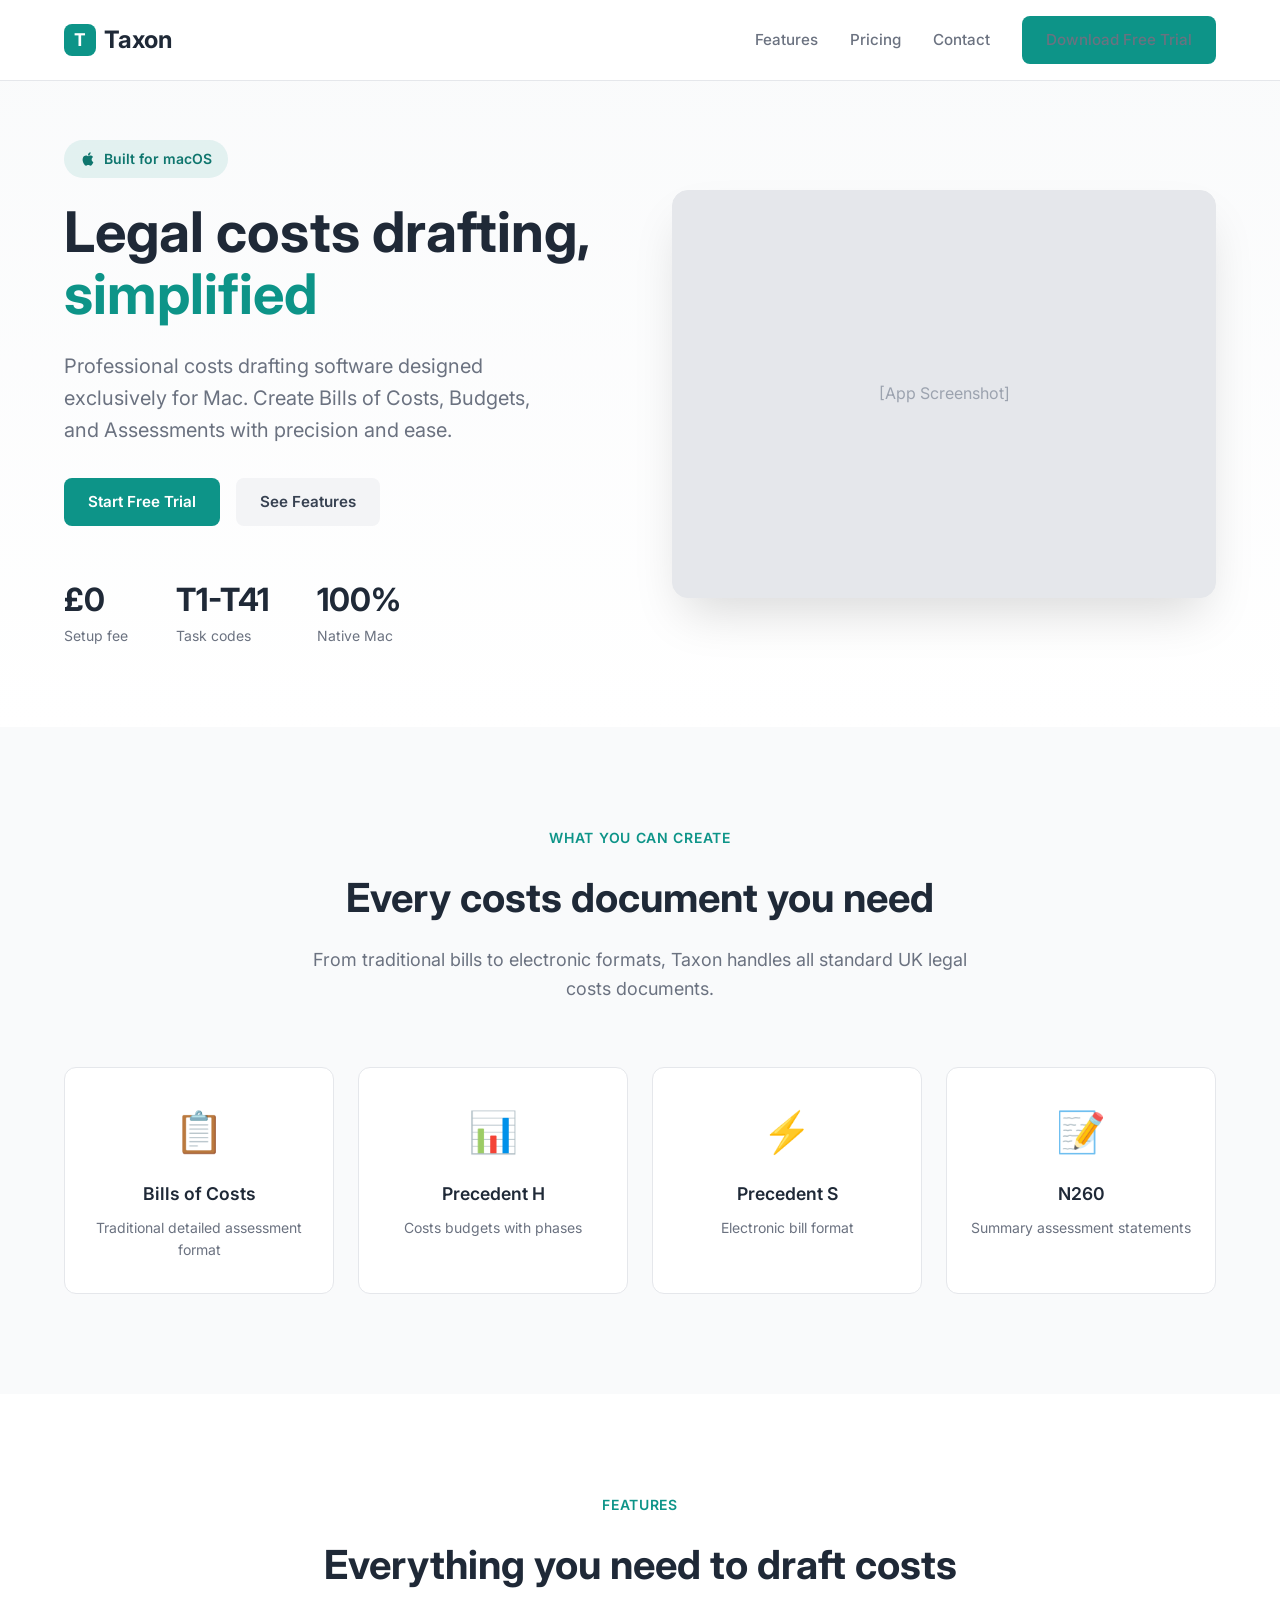
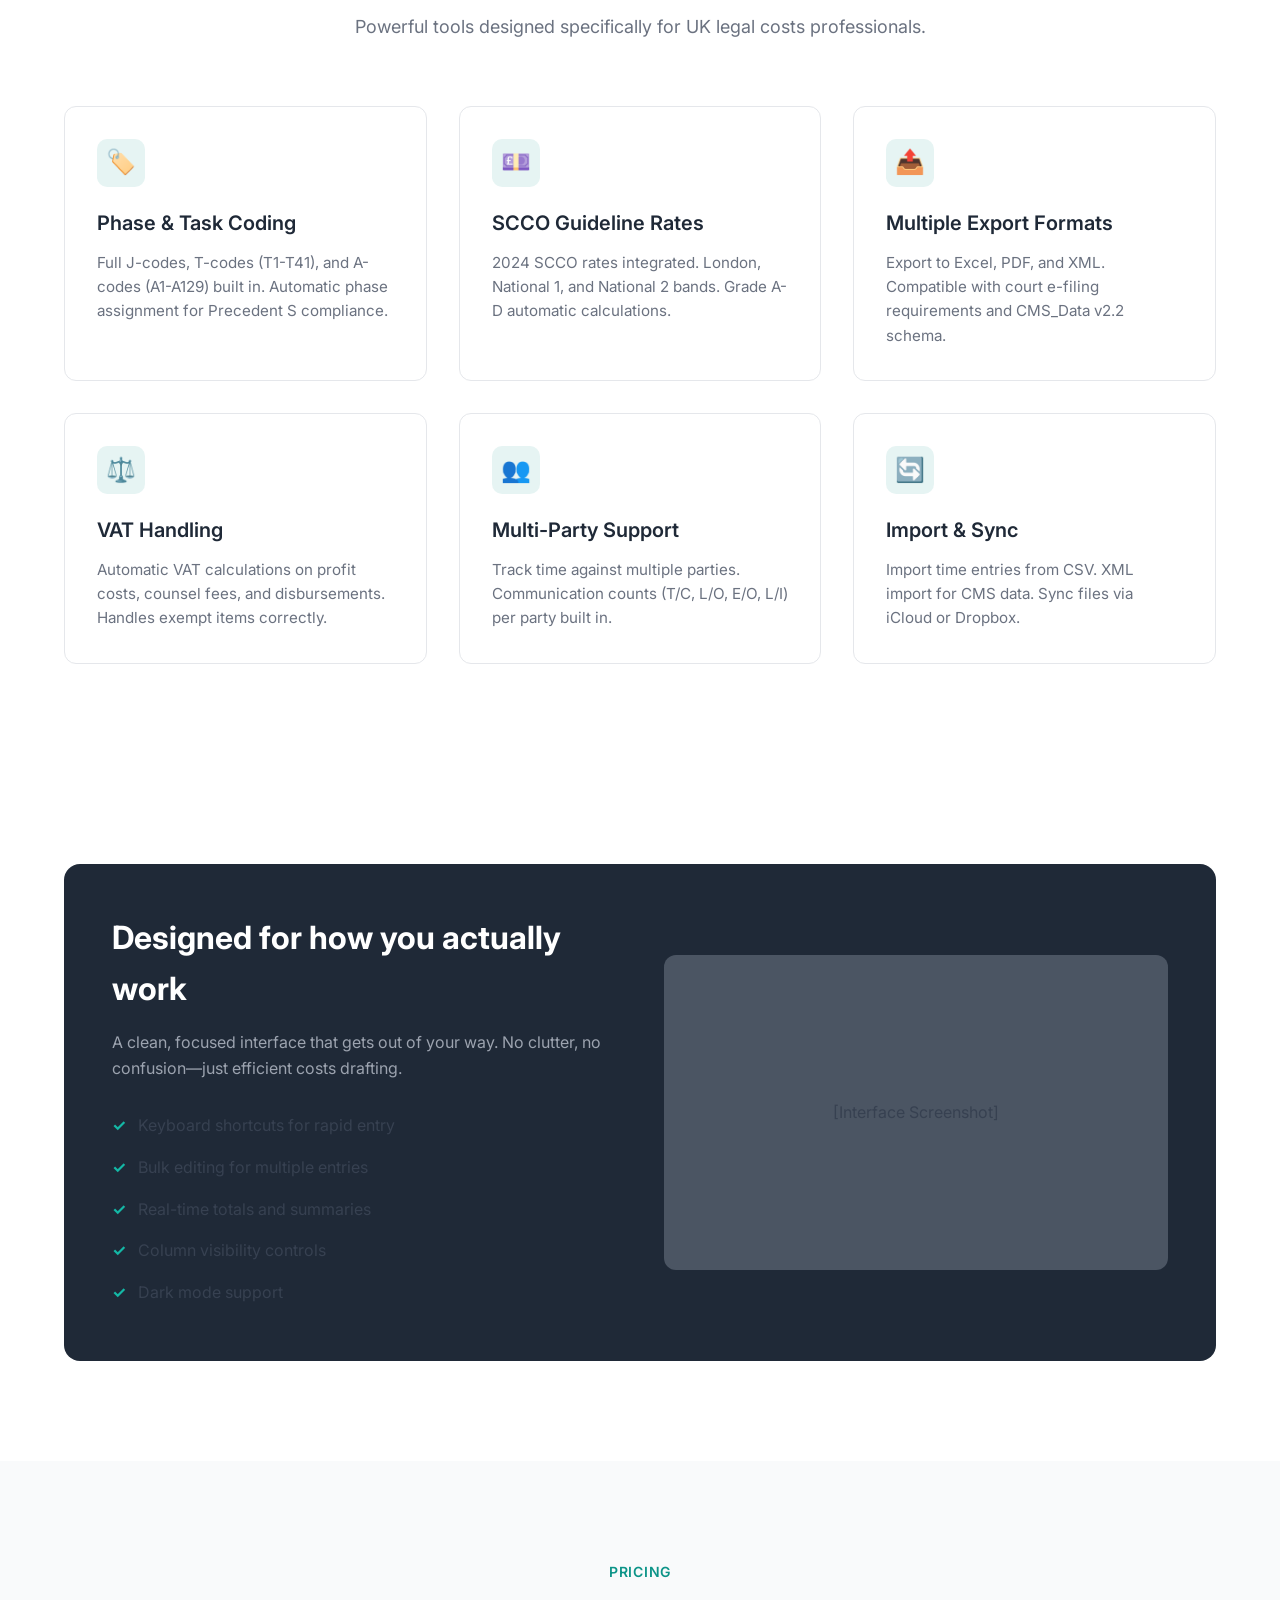
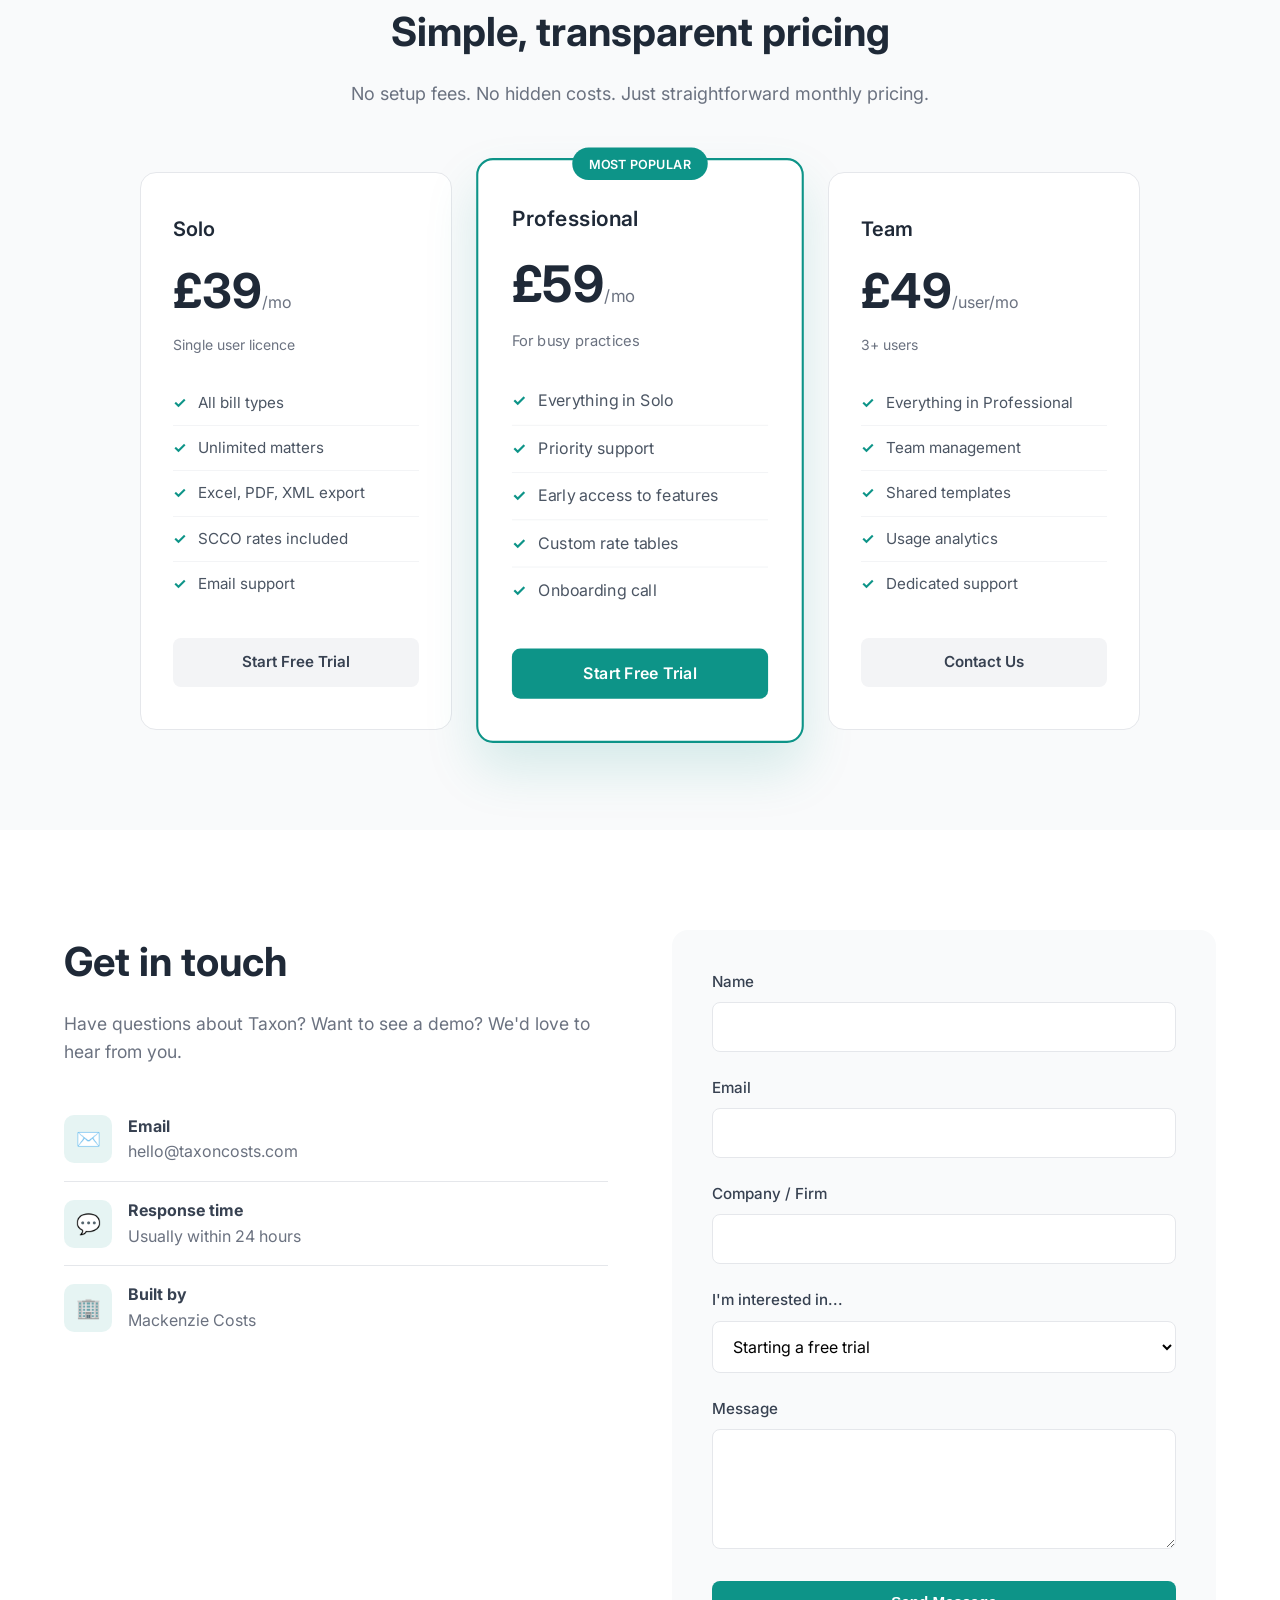
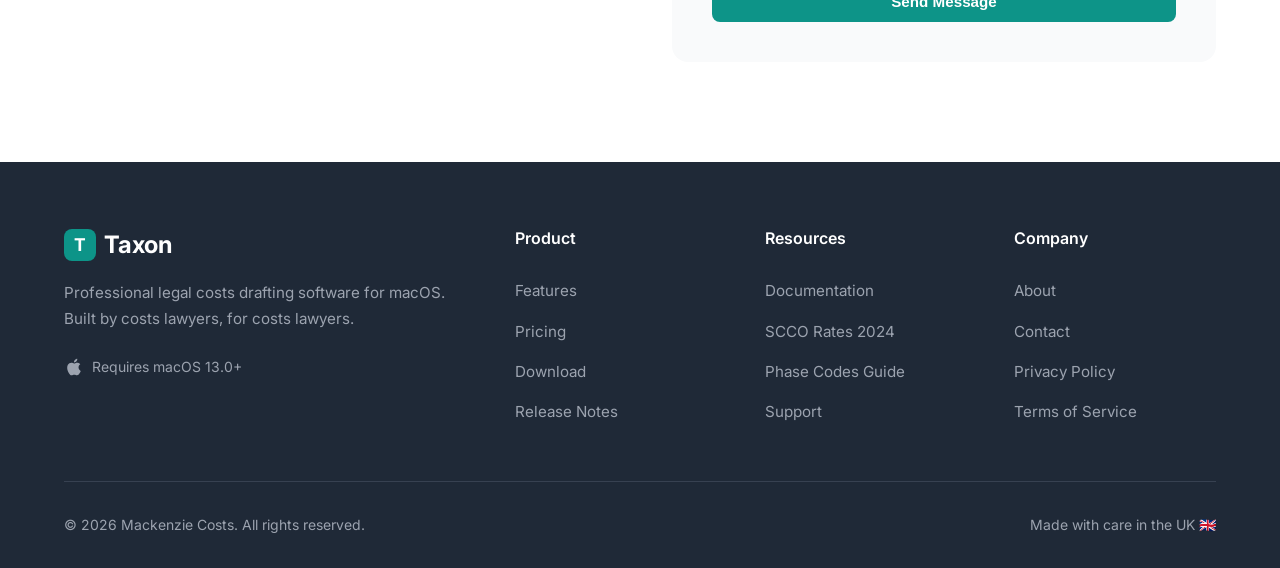
==== index-full.html @ 07778c57 "Coming soon landing page + saved full version as index-full.html" ====
<!DOCTYPE html>
<html lang="en">
<head>
    <meta charset="UTF-8">
    <meta name="viewport" content="width=device-width, initial-scale=1.0">
    <title>Taxon - Legal Costs Drafting for Mac</title>
    <meta name="description" content="Professional legal costs drafting software for macOS. Bills of Costs, Precedent H, Precedent S, N260 and more. Built for UK costs lawyers.">
    <link rel="preconnect" href="https://fonts.googleapis.com">
    <link rel="preconnect" href="https://fonts.gstatic.com" crossorigin>
    <link href="https://fonts.googleapis.com/css2?family=Inter:wght@400;500;600;700&display=swap" rel="stylesheet">
    <style>
        :root {
            --teal: #0D9488;
            --teal-light: #14B8A6;
            --teal-dark: #0F766E;
            --gray-900: #1F2937;
            --gray-800: #374151;
            --gray-700: #4B5563;
            --gray-600: #6B7280;
            --gray-400: #9CA3AF;
            --gray-200: #E5E7EB;
            --gray-100: #F3F4F6;
            --gray-50: #F9FAFB;
            --white: #FFFFFF;
        }
        
        * {
            margin: 0;
            padding: 0;
            box-sizing: border-box;
        }
        
        body {
            font-family: 'Inter', -apple-system, BlinkMacSystemFont, sans-serif;
            color: var(--gray-800);
            line-height: 1.6;
            background: var(--white);
        }
        
        .container {
            max-width: 1200px;
            margin: 0 auto;
            padding: 0 24px;
        }
        
        /* Navigation */
        nav {
            background: var(--white);
            border-bottom: 1px solid var(--gray-200);
            position: fixed;
            width: 100%;
            top: 0;
            z-index: 1000;
        }
        
        .nav-content {
            display: flex;
            justify-content: space-between;
            align-items: center;
            padding: 16px 24px;
            max-width: 1200px;
            margin: 0 auto;
        }
        
        .logo {
            font-size: 1.5rem;
            font-weight: 700;
            color: var(--gray-900);
            text-decoration: none;
            display: flex;
            align-items: center;
            gap: 8px;
        }
        
        .logo-icon {
            width: 32px;
            height: 32px;
            background: var(--teal);
            border-radius: 8px;
            display: flex;
            align-items: center;
            justify-content: center;
            color: white;
            font-weight: 700;
            font-size: 1.1rem;
        }
        
        .nav-links {
            display: flex;
            gap: 32px;
            align-items: center;
        }
        
        .nav-links a {
            color: var(--gray-600);
            text-decoration: none;
            font-size: 0.95rem;
            font-weight: 500;
            transition: color 0.2s;
        }
        
        .nav-links a:hover {
            color: var(--teal);
        }
        
        .btn {
            display: inline-flex;
            align-items: center;
            justify-content: center;
            padding: 12px 24px;
            border-radius: 8px;
            font-weight: 600;
            font-size: 0.95rem;
            text-decoration: none;
            transition: all 0.2s;
            cursor: pointer;
            border: none;
        }
        
        .btn-primary {
            background: var(--teal);
            color: var(--white);
        }
        
        .btn-primary:hover {
            background: var(--teal-dark);
            transform: translateY(-1px);
            box-shadow: 0 4px 12px rgba(13, 148, 136, 0.3);
        }
        
        .btn-secondary {
            background: var(--gray-100);
            color: var(--gray-800);
        }
        
        .btn-secondary:hover {
            background: var(--gray-200);
        }
        
        /* Hero Section */
        .hero {
            padding: 140px 0 80px;
            background: linear-gradient(180deg, var(--gray-50) 0%, var(--white) 100%);
        }
        
        .hero-content {
            display: grid;
            grid-template-columns: 1fr 1fr;
            gap: 64px;
            align-items: center;
        }
        
        .hero-badge {
            display: inline-flex;
            align-items: center;
            gap: 8px;
            background: rgba(13, 148, 136, 0.1);
            color: var(--teal-dark);
            padding: 8px 16px;
            border-radius: 100px;
            font-size: 0.875rem;
            font-weight: 600;
            margin-bottom: 24px;
        }
        
        .hero h1 {
            font-size: 3.5rem;
            font-weight: 700;
            color: var(--gray-900);
            line-height: 1.1;
            margin-bottom: 24px;
        }
        
        .hero h1 span {
            color: var(--teal);
        }
        
        .hero p {
            font-size: 1.25rem;
            color: var(--gray-600);
            margin-bottom: 32px;
            max-width: 500px;
        }
        
        .hero-buttons {
            display: flex;
            gap: 16px;
            margin-bottom: 48px;
        }
        
        .hero-stats {
            display: flex;
            gap: 48px;
        }
        
        .stat {
            text-align: left;
        }
        
        .stat-value {
            font-size: 2rem;
            font-weight: 700;
            color: var(--gray-900);
        }
        
        .stat-label {
            font-size: 0.875rem;
            color: var(--gray-600);
        }
        
        .hero-image {
            background: var(--gray-200);
            border-radius: 16px;
            aspect-ratio: 4/3;
            display: flex;
            align-items: center;
            justify-content: center;
            color: var(--gray-400);
            font-size: 1rem;
            border: 1px solid var(--gray-200);
            box-shadow: 0 25px 50px -12px rgba(0, 0, 0, 0.15);
        }
        
        /* Features Section */
        .features {
            padding: 100px 0;
        }
        
        .section-header {
            text-align: center;
            max-width: 700px;
            margin: 0 auto 64px;
        }
        
        .section-label {
            color: var(--teal);
            font-weight: 600;
            font-size: 0.875rem;
            text-transform: uppercase;
            letter-spacing: 0.05em;
            margin-bottom: 16px;
        }
        
        .section-title {
            font-size: 2.5rem;
            font-weight: 700;
            color: var(--gray-900);
            margin-bottom: 16px;
        }
        
        .section-subtitle {
            font-size: 1.125rem;
            color: var(--gray-600);
        }
        
        .features-grid {
            display: grid;
            grid-template-columns: repeat(3, 1fr);
            gap: 32px;
        }
        
        .feature-card {
            background: var(--white);
            border: 1px solid var(--gray-200);
            border-radius: 12px;
            padding: 32px;
            transition: all 0.2s;
        }
        
        .feature-card:hover {
            border-color: var(--teal);
            box-shadow: 0 10px 40px rgba(13, 148, 136, 0.1);
            transform: translateY(-4px);
        }
        
        .feature-icon {
            width: 48px;
            height: 48px;
            background: rgba(13, 148, 136, 0.1);
            border-radius: 10px;
            display: flex;
            align-items: center;
            justify-content: center;
            margin-bottom: 20px;
            color: var(--teal);
            font-size: 1.5rem;
        }
        
        .feature-card h3 {
            font-size: 1.25rem;
            font-weight: 600;
            color: var(--gray-900);
            margin-bottom: 12px;
        }
        
        .feature-card p {
            color: var(--gray-600);
            font-size: 0.95rem;
        }
        
        /* Bill Types Section */
        .bill-types {
            padding: 100px 0;
            background: var(--gray-50);
        }
        
        .bill-grid {
            display: grid;
            grid-template-columns: repeat(4, 1fr);
            gap: 24px;
        }
        
        .bill-card {
            background: var(--white);
            border-radius: 12px;
            padding: 32px 24px;
            text-align: center;
            border: 1px solid var(--gray-200);
            transition: all 0.2s;
        }
        
        .bill-card:hover {
            border-color: var(--teal);
            transform: translateY(-2px);
        }
        
        .bill-icon {
            font-size: 2.5rem;
            margin-bottom: 16px;
        }
        
        .bill-card h3 {
            font-size: 1.1rem;
            font-weight: 600;
            color: var(--gray-900);
            margin-bottom: 8px;
        }
        
        .bill-card p {
            font-size: 0.875rem;
            color: var(--gray-600);
        }
        
        /* Screenshots Section */
        .screenshots {
            padding: 100px 0;
        }
        
        .screenshot-container {
            background: var(--gray-900);
            border-radius: 16px;
            padding: 48px;
            display: grid;
            grid-template-columns: 1fr 1fr;
            gap: 48px;
            align-items: center;
        }
        
        .screenshot-text h2 {
            font-size: 2rem;
            font-weight: 700;
            color: var(--white);
            margin-bottom: 16px;
        }
        
        .screenshot-text p {
            color: var(--gray-400);
            margin-bottom: 24px;
        }
        
        .screenshot-features {
            list-style: none;
        }
        
        .screenshot-features li {
            color: var(--gray-300);
            padding: 8px 0;
            display: flex;
            align-items: center;
            gap: 12px;
        }
        
        .screenshot-features li::before {
            content: "✓";
            color: var(--teal-light);
            font-weight: 700;
        }
        
        .screenshot-image {
            background: var(--gray-700);
            border-radius: 12px;
            aspect-ratio: 16/10;
            display: flex;
            align-items: center;
            justify-content: center;
            color: var(--gray-500);
        }
        
        /* Pricing Section */
        .pricing {
            padding: 100px 0;
            background: var(--gray-50);
        }
        
        .pricing-grid {
            display: grid;
            grid-template-columns: repeat(3, 1fr);
            gap: 32px;
            max-width: 1000px;
            margin: 0 auto;
        }
        
        .pricing-card {
            background: var(--white);
            border-radius: 16px;
            padding: 40px 32px;
            border: 1px solid var(--gray-200);
            position: relative;
        }
        
        .pricing-card.featured {
            border: 2px solid var(--teal);
            transform: scale(1.05);
            box-shadow: 0 25px 50px rgba(13, 148, 136, 0.15);
        }
        
        .pricing-badge {
            position: absolute;
            top: -12px;
            left: 50%;
            transform: translateX(-50%);
            background: var(--teal);
            color: white;
            padding: 6px 16px;
            border-radius: 100px;
            font-size: 0.75rem;
            font-weight: 600;
            text-transform: uppercase;
        }
        
        .pricing-card h3 {
            font-size: 1.25rem;
            font-weight: 600;
            color: var(--gray-900);
            margin-bottom: 8px;
        }
        
        .pricing-card .price {
            font-size: 3rem;
            font-weight: 700;
            color: var(--gray-900);
            margin-bottom: 4px;
        }
        
        .pricing-card .price span {
            font-size: 1rem;
            font-weight: 400;
            color: var(--gray-600);
        }
        
        .pricing-card .price-note {
            font-size: 0.875rem;
            color: var(--gray-600);
            margin-bottom: 24px;
        }
        
        .pricing-features {
            list-style: none;
            margin-bottom: 32px;
        }
        
        .pricing-features li {
            padding: 10px 0;
            color: var(--gray-700);
            font-size: 0.95rem;
            display: flex;
            align-items: center;
            gap: 12px;
            border-bottom: 1px solid var(--gray-100);
        }
        
        .pricing-features li:last-child {
            border-bottom: none;
        }
        
        .pricing-features li::before {
            content: "✓";
            color: var(--teal);
            font-weight: 700;
        }
        
        .pricing-card .btn {
            width: 100%;
        }
        
        /* Contact Section */
        .contact {
            padding: 100px 0;
        }
        
        .contact-container {
            display: grid;
            grid-template-columns: 1fr 1fr;
            gap: 64px;
            align-items: start;
        }
        
        .contact-info h2 {
            font-size: 2.5rem;
            font-weight: 700;
            color: var(--gray-900);
            margin-bottom: 16px;
        }
        
        .contact-info p {
            color: var(--gray-600);
            margin-bottom: 32px;
            font-size: 1.1rem;
        }
        
        .contact-details {
            list-style: none;
        }
        
        .contact-details li {
            display: flex;
            align-items: center;
            gap: 16px;
            padding: 16px 0;
            border-bottom: 1px solid var(--gray-200);
        }
        
        .contact-details li:last-child {
            border-bottom: none;
        }
        
        .contact-icon {
            width: 48px;
            height: 48px;
            background: rgba(13, 148, 136, 0.1);
            border-radius: 10px;
            display: flex;
            align-items: center;
            justify-content: center;
            color: var(--teal);
            font-size: 1.25rem;
        }
        
        .contact-form {
            background: var(--gray-50);
            border-radius: 16px;
            padding: 40px;
        }
        
        .form-group {
            margin-bottom: 24px;
        }
        
        .form-group label {
            display: block;
            font-weight: 500;
            color: var(--gray-800);
            margin-bottom: 8px;
            font-size: 0.95rem;
        }
        
        .form-group input,
        .form-group textarea,
        .form-group select {
            width: 100%;
            padding: 14px 16px;
            border: 1px solid var(--gray-200);
            border-radius: 8px;
            font-size: 1rem;
            font-family: inherit;
            transition: border-color 0.2s, box-shadow 0.2s;
            background: var(--white);
        }
        
        .form-group input:focus,
        .form-group textarea:focus,
        .form-group select:focus {
            outline: none;
            border-color: var(--teal);
            box-shadow: 0 0 0 3px rgba(13, 148, 136, 0.1);
        }
        
        .form-group textarea {
            resize: vertical;
            min-height: 120px;
        }
        
        /* Footer */
        footer {
            background: var(--gray-900);
            color: var(--gray-400);
            padding: 64px 0 32px;
        }
        
        .footer-content {
            display: grid;
            grid-template-columns: 2fr 1fr 1fr 1fr;
            gap: 48px;
            margin-bottom: 48px;
        }
        
        .footer-brand p {
            margin-top: 16px;
            font-size: 0.95rem;
            line-height: 1.7;
        }
        
        .footer-links h4 {
            color: var(--white);
            font-weight: 600;
            margin-bottom: 20px;
        }
        
        .footer-links a {
            display: block;
            color: var(--gray-400);
            text-decoration: none;
            padding: 8px 0;
            font-size: 0.95rem;
            transition: color 0.2s;
        }
        
        .footer-links a:hover {
            color: var(--teal-light);
        }
        
        .footer-bottom {
            border-top: 1px solid var(--gray-800);
            padding-top: 32px;
            display: flex;
            justify-content: space-between;
            align-items: center;
        }
        
        .footer-bottom p {
            font-size: 0.875rem;
        }
        
        /* Mac Badge */
        .mac-badge {
            display: inline-flex;
            align-items: center;
            gap: 8px;
            color: var(--gray-500);
            font-size: 0.875rem;
        }
        
        .mac-badge svg {
            width: 20px;
            height: 20px;
        }
        
        /* Responsive */
        @media (max-width: 1024px) {
            .hero-content,
            .contact-container,
            .screenshot-container {
                grid-template-columns: 1fr;
            }
            
            .hero-image {
                order: -1;
            }
            
            .features-grid {
                grid-template-columns: repeat(2, 1fr);
            }
            
            .bill-grid {
                grid-template-columns: repeat(2, 1fr);
            }
            
            .pricing-grid {
                grid-template-columns: 1fr;
                max-width: 400px;
            }
            
            .pricing-card.featured {
                transform: none;
            }
            
            .footer-content {
                grid-template-columns: 1fr 1fr;
            }
        }
        
        @media (max-width: 640px) {
            .hero h1 {
                font-size: 2.5rem;
            }
            
            .section-title {
                font-size: 2rem;
            }
            
            .features-grid,
            .bill-grid {
                grid-template-columns: 1fr;
            }
            
            .nav-links {
                display: none;
            }
            
            .hero-buttons {
                flex-direction: column;
            }
            
            .hero-stats {
                flex-direction: column;
                gap: 24px;
            }
            
            .footer-content {
                grid-template-columns: 1fr;
            }
            
            .footer-bottom {
                flex-direction: column;
                gap: 16px;
                text-align: center;
            }
        }
    </style>
</head>
<body>
    <!-- Navigation -->
    <nav>
        <div class="nav-content">
            <a href="#" class="logo">
                <div class="logo-icon">T</div>
                Taxon
            </a>
            <div class="nav-links">
                <a href="#features">Features</a>
                <a href="#pricing">Pricing</a>
                <a href="#contact">Contact</a>
                <a href="#" class="btn btn-primary">Download Free Trial</a>
            </div>
        </div>
    </nav>

    <!-- Hero Section -->
    <section class="hero">
        <div class="container">
            <div class="hero-content">
                <div>
                    <div class="hero-badge">
                        <svg width="16" height="16" viewBox="0 0 24 24" fill="currentColor"><path d="M18.71 19.5c-.83 1.24-1.71 2.45-3.05 2.47-1.34.03-1.77-.79-3.29-.79-1.53 0-2 .77-3.27.82-1.31.05-2.3-1.32-3.14-2.53C4.25 17 2.94 12.45 4.7 9.39c.87-1.52 2.43-2.48 4.12-2.51 1.28-.02 2.5.87 3.29.87.78 0 2.26-1.07 3.81-.91.65.03 2.47.26 3.64 1.98-.09.06-2.17 1.28-2.15 3.81.03 3.02 2.65 4.03 2.68 4.04-.03.07-.42 1.44-1.38 2.83M13 3.5c.73-.83 1.94-1.46 2.94-1.5.13 1.17-.34 2.35-1.04 3.19-.69.85-1.83 1.51-2.95 1.42-.15-1.15.41-2.35 1.05-3.11z"/></svg>
                        Built for macOS
                    </div>
                    <h1>Legal costs drafting, <span>simplified</span></h1>
                    <p>Professional costs drafting software designed exclusively for Mac. Create Bills of Costs, Budgets, and Assessments with precision and ease.</p>
                    <div class="hero-buttons">
                        <a href="#" class="btn btn-primary">Start Free Trial</a>
                        <a href="#features" class="btn btn-secondary">See Features</a>
                    </div>
                    <div class="hero-stats">
                        <div class="stat">
                            <div class="stat-value">£0</div>
                            <div class="stat-label">Setup fee</div>
                        </div>
                        <div class="stat">
                            <div class="stat-value">T1-T41</div>
                            <div class="stat-label">Task codes</div>
                        </div>
                        <div class="stat">
                            <div class="stat-value">100%</div>
                            <div class="stat-label">Native Mac</div>
                        </div>
                    </div>
                </div>
                <div class="hero-image">
                    [App Screenshot]
                </div>
            </div>
        </div>
    </section>

    <!-- Bill Types Section -->
    <section class="bill-types">
        <div class="container">
            <div class="section-header">
                <div class="section-label">What You Can Create</div>
                <h2 class="section-title">Every costs document you need</h2>
                <p class="section-subtitle">From traditional bills to electronic formats, Taxon handles all standard UK legal costs documents.</p>
            </div>
            <div class="bill-grid">
                <div class="bill-card">
                    <div class="bill-icon">📋</div>
                    <h3>Bills of Costs</h3>
                    <p>Traditional detailed assessment format</p>
                </div>
                <div class="bill-card">
                    <div class="bill-icon">📊</div>
                    <h3>Precedent H</h3>
                    <p>Costs budgets with phases</p>
                </div>
                <div class="bill-card">
                    <div class="bill-icon">⚡</div>
                    <h3>Precedent S</h3>
                    <p>Electronic bill format</p>
                </div>
                <div class="bill-card">
                    <div class="bill-icon">📝</div>
                    <h3>N260</h3>
                    <p>Summary assessment statements</p>
                </div>
            </div>
        </div>
    </section>

    <!-- Features Section -->
    <section class="features" id="features">
        <div class="container">
            <div class="section-header">
                <div class="section-label">Features</div>
                <h2 class="section-title">Everything you need to draft costs</h2>
                <p class="section-subtitle">Powerful tools designed specifically for UK legal costs professionals.</p>
            </div>
            <div class="features-grid">
                <div class="feature-card">
                    <div class="feature-icon">🏷️</div>
                    <h3>Phase & Task Coding</h3>
                    <p>Full J-codes, T-codes (T1-T41), and A-codes (A1-A129) built in. Automatic phase assignment for Precedent S compliance.</p>
                </div>
                <div class="feature-card">
                    <div class="feature-icon">💷</div>
                    <h3>SCCO Guideline Rates</h3>
                    <p>2024 SCCO rates integrated. London, National 1, and National 2 bands. Grade A-D automatic calculations.</p>
                </div>
                <div class="feature-card">
                    <div class="feature-icon">📤</div>
                    <h3>Multiple Export Formats</h3>
                    <p>Export to Excel, PDF, and XML. Compatible with court e-filing requirements and CMS_Data v2.2 schema.</p>
                </div>
                <div class="feature-card">
                    <div class="feature-icon">⚖️</div>
                    <h3>VAT Handling</h3>
                    <p>Automatic VAT calculations on profit costs, counsel fees, and disbursements. Handles exempt items correctly.</p>
                </div>
                <div class="feature-card">
                    <div class="feature-icon">👥</div>
                    <h3>Multi-Party Support</h3>
                    <p>Track time against multiple parties. Communication counts (T/C, L/O, E/O, L/I) per party built in.</p>
                </div>
                <div class="feature-card">
                    <div class="feature-icon">🔄</div>
                    <h3>Import & Sync</h3>
                    <p>Import time entries from CSV. XML import for CMS data. Sync files via iCloud or Dropbox.</p>
                </div>
            </div>
        </div>
    </section>

    <!-- Screenshots Section -->
    <section class="screenshots">
        <div class="container">
            <div class="screenshot-container">
                <div class="screenshot-text">
                    <h2>Designed for how you actually work</h2>
                    <p>A clean, focused interface that gets out of your way. No clutter, no confusion—just efficient costs drafting.</p>
                    <ul class="screenshot-features">
                        <li>Keyboard shortcuts for rapid entry</li>
                        <li>Bulk editing for multiple entries</li>
                        <li>Real-time totals and summaries</li>
                        <li>Column visibility controls</li>
                        <li>Dark mode support</li>
                    </ul>
                </div>
                <div class="screenshot-image">
                    [Interface Screenshot]
                </div>
            </div>
        </div>
    </section>

    <!-- Pricing Section -->
    <section class="pricing" id="pricing">
        <div class="container">
            <div class="section-header">
                <div class="section-label">Pricing</div>
                <h2 class="section-title">Simple, transparent pricing</h2>
                <p class="section-subtitle">No setup fees. No hidden costs. Just straightforward monthly pricing.</p>
            </div>
            <div class="pricing-grid">
                <div class="pricing-card">
                    <h3>Solo</h3>
                    <div class="price">£39<span>/mo</span></div>
                    <p class="price-note">Single user licence</p>
                    <ul class="pricing-features">
                        <li>All bill types</li>
                        <li>Unlimited matters</li>
                        <li>Excel, PDF, XML export</li>
                        <li>SCCO rates included</li>
                        <li>Email support</li>
                    </ul>
                    <a href="#" class="btn btn-secondary">Start Free Trial</a>
                </div>
                <div class="pricing-card featured">
                    <div class="pricing-badge">Most Popular</div>
                    <h3>Professional</h3>
                    <div class="price">£59<span>/mo</span></div>
                    <p class="price-note">For busy practices</p>
                    <ul class="pricing-features">
                        <li>Everything in Solo</li>
                        <li>Priority support</li>
                        <li>Early access to features</li>
                        <li>Custom rate tables</li>
                        <li>Onboarding call</li>
                    </ul>
                    <a href="#" class="btn btn-primary">Start Free Trial</a>
                </div>
                <div class="pricing-card">
                    <h3>Team</h3>
                    <div class="price">£49<span>/user/mo</span></div>
                    <p class="price-note">3+ users</p>
                    <ul class="pricing-features">
                        <li>Everything in Professional</li>
                        <li>Team management</li>
                        <li>Shared templates</li>
                        <li>Usage analytics</li>
                        <li>Dedicated support</li>
                    </ul>
                    <a href="#contact" class="btn btn-secondary">Contact Us</a>
                </div>
            </div>
        </div>
    </section>

    <!-- Contact Section -->
    <section class="contact" id="contact">
        <div class="container">
            <div class="contact-container">
                <div class="contact-info">
                    <h2>Get in touch</h2>
                    <p>Have questions about Taxon? Want to see a demo? We'd love to hear from you.</p>
                    <ul class="contact-details">
                        <li>
                            <div class="contact-icon">✉️</div>
                            <div>
                                <strong>Email</strong><br>
                                <span style="color: var(--gray-600);">hello@taxoncosts.com</span>
                            </div>
                        </li>
                        <li>
                            <div class="contact-icon">💬</div>
                            <div>
                                <strong>Response time</strong><br>
                                <span style="color: var(--gray-600);">Usually within 24 hours</span>
                            </div>
                        </li>
                        <li>
                            <div class="contact-icon">🏢</div>
                            <div>
                                <strong>Built by</strong><br>
                                <span style="color: var(--gray-600);">Mackenzie Costs</span>
                            </div>
                        </li>
                    </ul>
                </div>
                <form class="contact-form" action="https://formspree.io/f/YOUR_FORM_ID" method="POST">
                    <div class="form-group">
                        <label for="name">Name</label>
                        <input type="text" id="name" name="name" required>
                    </div>
                    <div class="form-group">
                        <label for="email">Email</label>
                        <input type="email" id="email" name="email" required>
                    </div>
                    <div class="form-group">
                        <label for="company">Company / Firm</label>
                        <input type="text" id="company" name="company">
                    </div>
                    <div class="form-group">
                        <label for="interest">I'm interested in...</label>
                        <select id="interest" name="interest">
                            <option value="trial">Starting a free trial</option>
                            <option value="demo">Seeing a demo</option>
                            <option value="pricing">Pricing for my team</option>
                            <option value="other">Something else</option>
                        </select>
                    </div>
                    <div class="form-group">
                        <label for="message">Message</label>
                        <textarea id="message" name="message" rows="4"></textarea>
                    </div>
                    <button type="submit" class="btn btn-primary" style="width: 100%;">Send Message</button>
                </form>
            </div>
        </div>
    </section>

    <!-- Footer -->
    <footer>
        <div class="container">
            <div class="footer-content">
                <div class="footer-brand">
                    <a href="#" class="logo" style="color: white;">
                        <div class="logo-icon">T</div>
                        Taxon
                    </a>
                    <p>Professional legal costs drafting software for macOS. Built by costs lawyers, for costs lawyers.</p>
                    <div class="mac-badge" style="margin-top: 24px;">
                        <svg viewBox="0 0 24 24" fill="currentColor"><path d="M18.71 19.5c-.83 1.24-1.71 2.45-3.05 2.47-1.34.03-1.77-.79-3.29-.79-1.53 0-2 .77-3.27.82-1.31.05-2.3-1.32-3.14-2.53C4.25 17 2.94 12.45 4.7 9.39c.87-1.52 2.43-2.48 4.12-2.51 1.28-.02 2.5.87 3.29.87.78 0 2.26-1.07 3.81-.91.65.03 2.47.26 3.64 1.98-.09.06-2.17 1.28-2.15 3.81.03 3.02 2.65 4.03 2.68 4.04-.03.07-.42 1.44-1.38 2.83M13 3.5c.73-.83 1.94-1.46 2.94-1.5.13 1.17-.34 2.35-1.04 3.19-.69.85-1.83 1.51-2.95 1.42-.15-1.15.41-2.35 1.05-3.11z"/></svg>
                        Requires macOS 13.0+
                    </div>
                </div>
                <div class="footer-links">
                    <h4>Product</h4>
                    <a href="#features">Features</a>
                    <a href="#pricing">Pricing</a>
                    <a href="#">Download</a>
                    <a href="#">Release Notes</a>
                </div>
                <div class="footer-links">
                    <h4>Resources</h4>
                    <a href="#">Documentation</a>
                    <a href="#">SCCO Rates 2024</a>
                    <a href="#">Phase Codes Guide</a>
                    <a href="#">Support</a>
                </div>
                <div class="footer-links">
                    <h4>Company</h4>
                    <a href="#">About</a>
                    <a href="#contact">Contact</a>
                    <a href="#">Privacy Policy</a>
                    <a href="#">Terms of Service</a>
                </div>
            </div>
            <div class="footer-bottom">
                <p>&copy; 2026 Mackenzie Costs. All rights reserved.</p>
                <p>Made with care in the UK 🇬🇧</p>
            </div>
        </div>
    </footer>
</body>
</html>
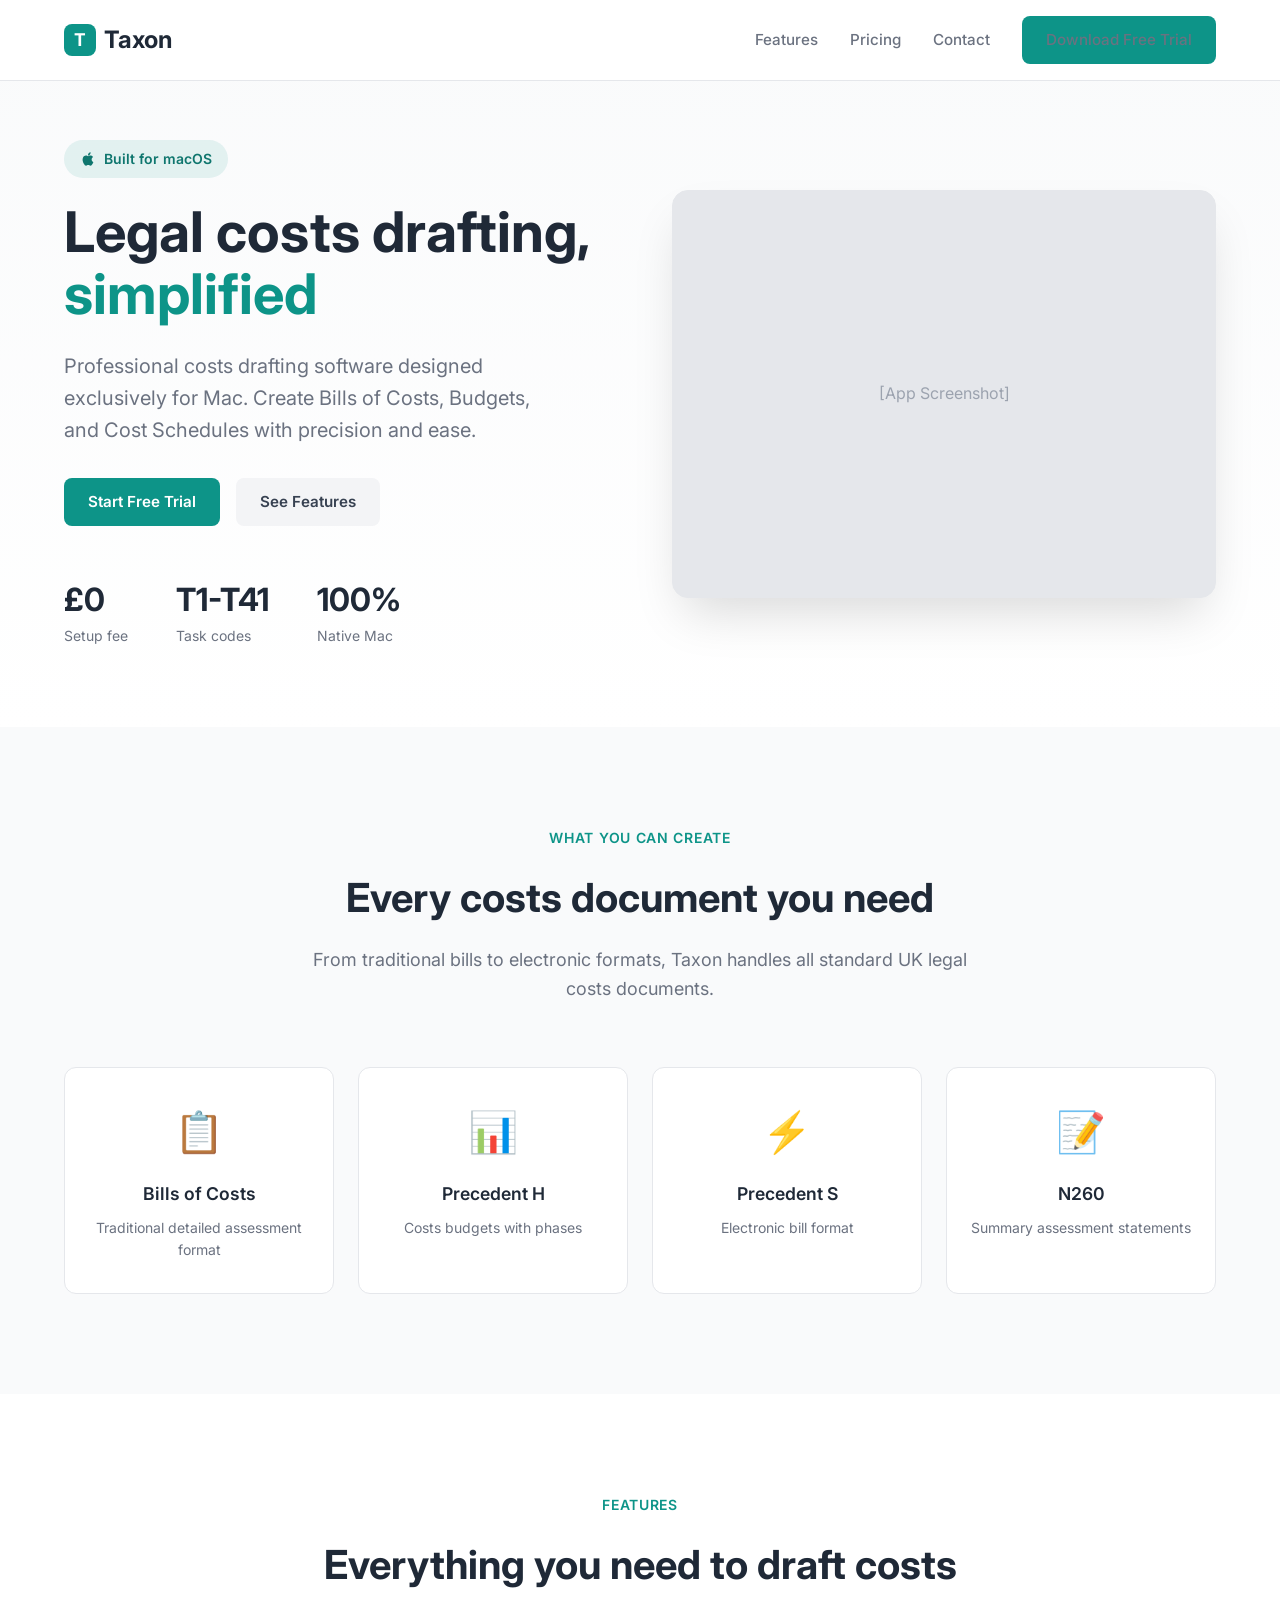
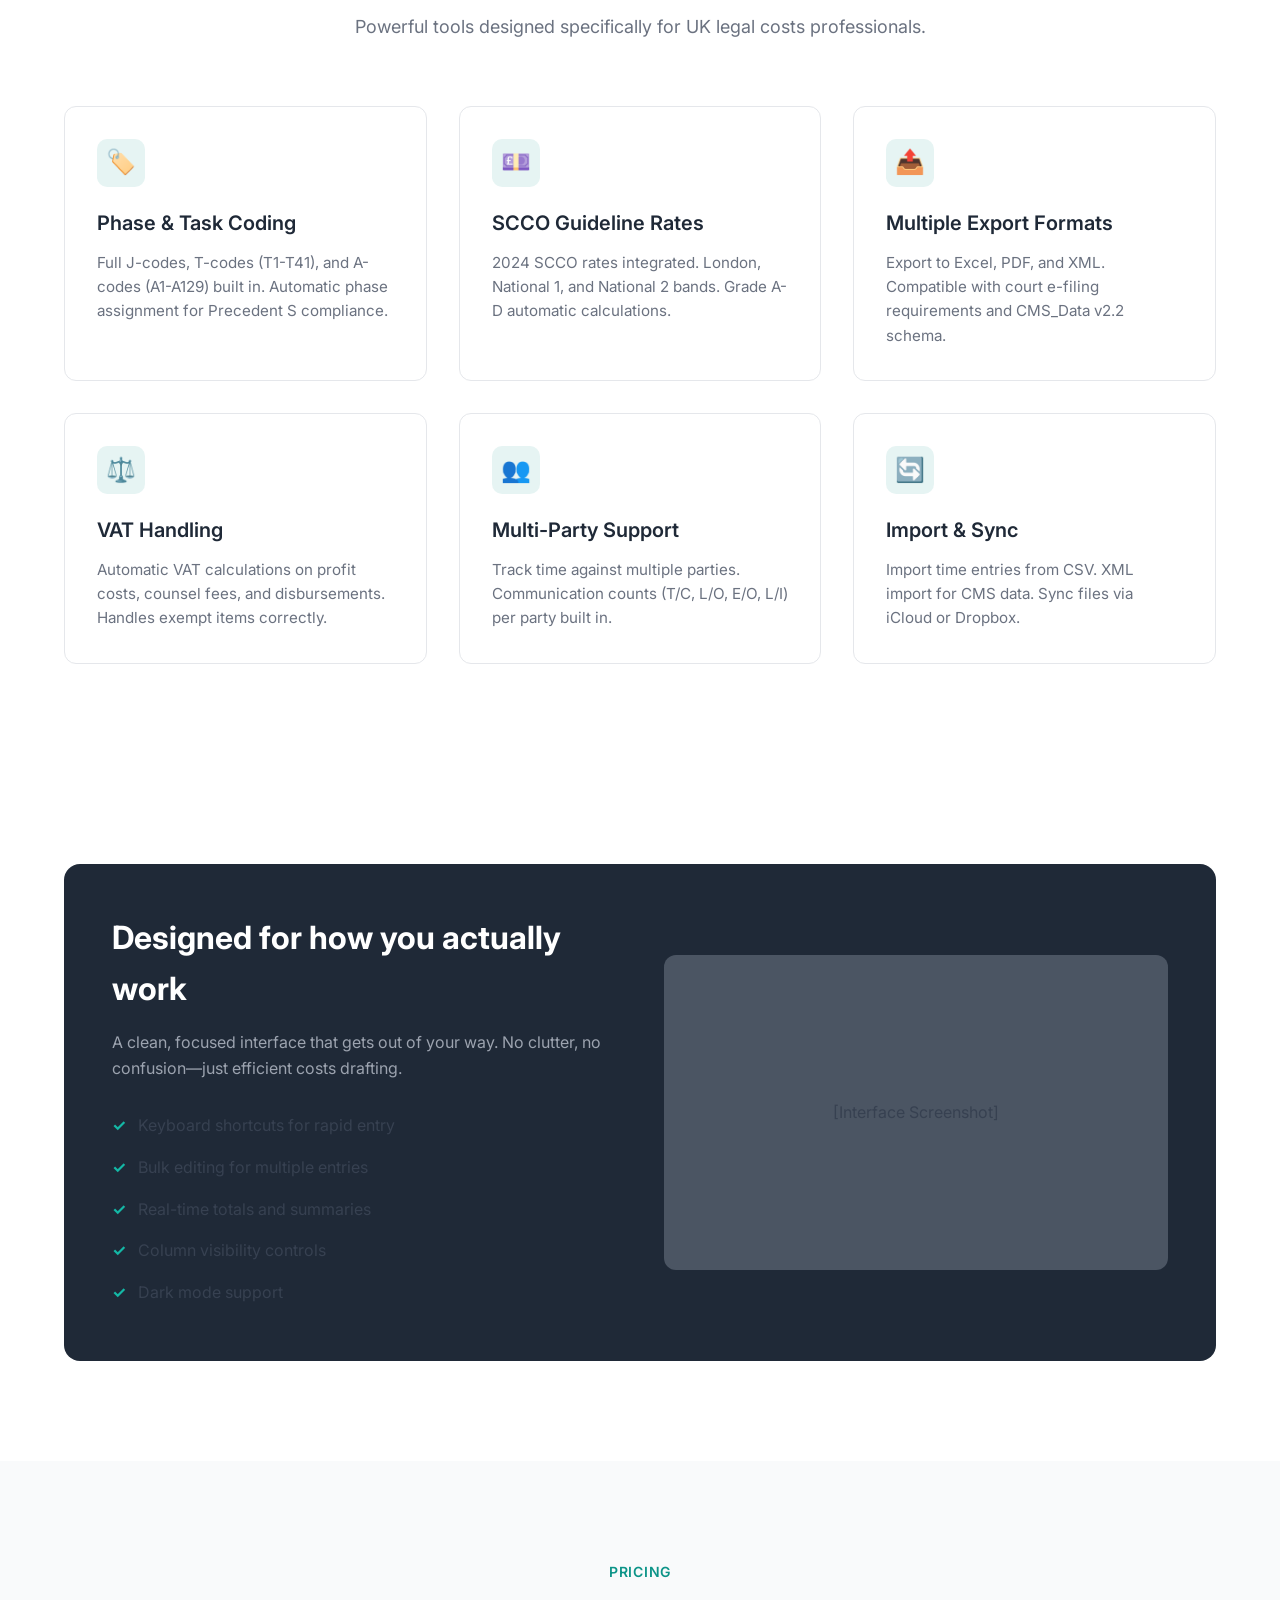
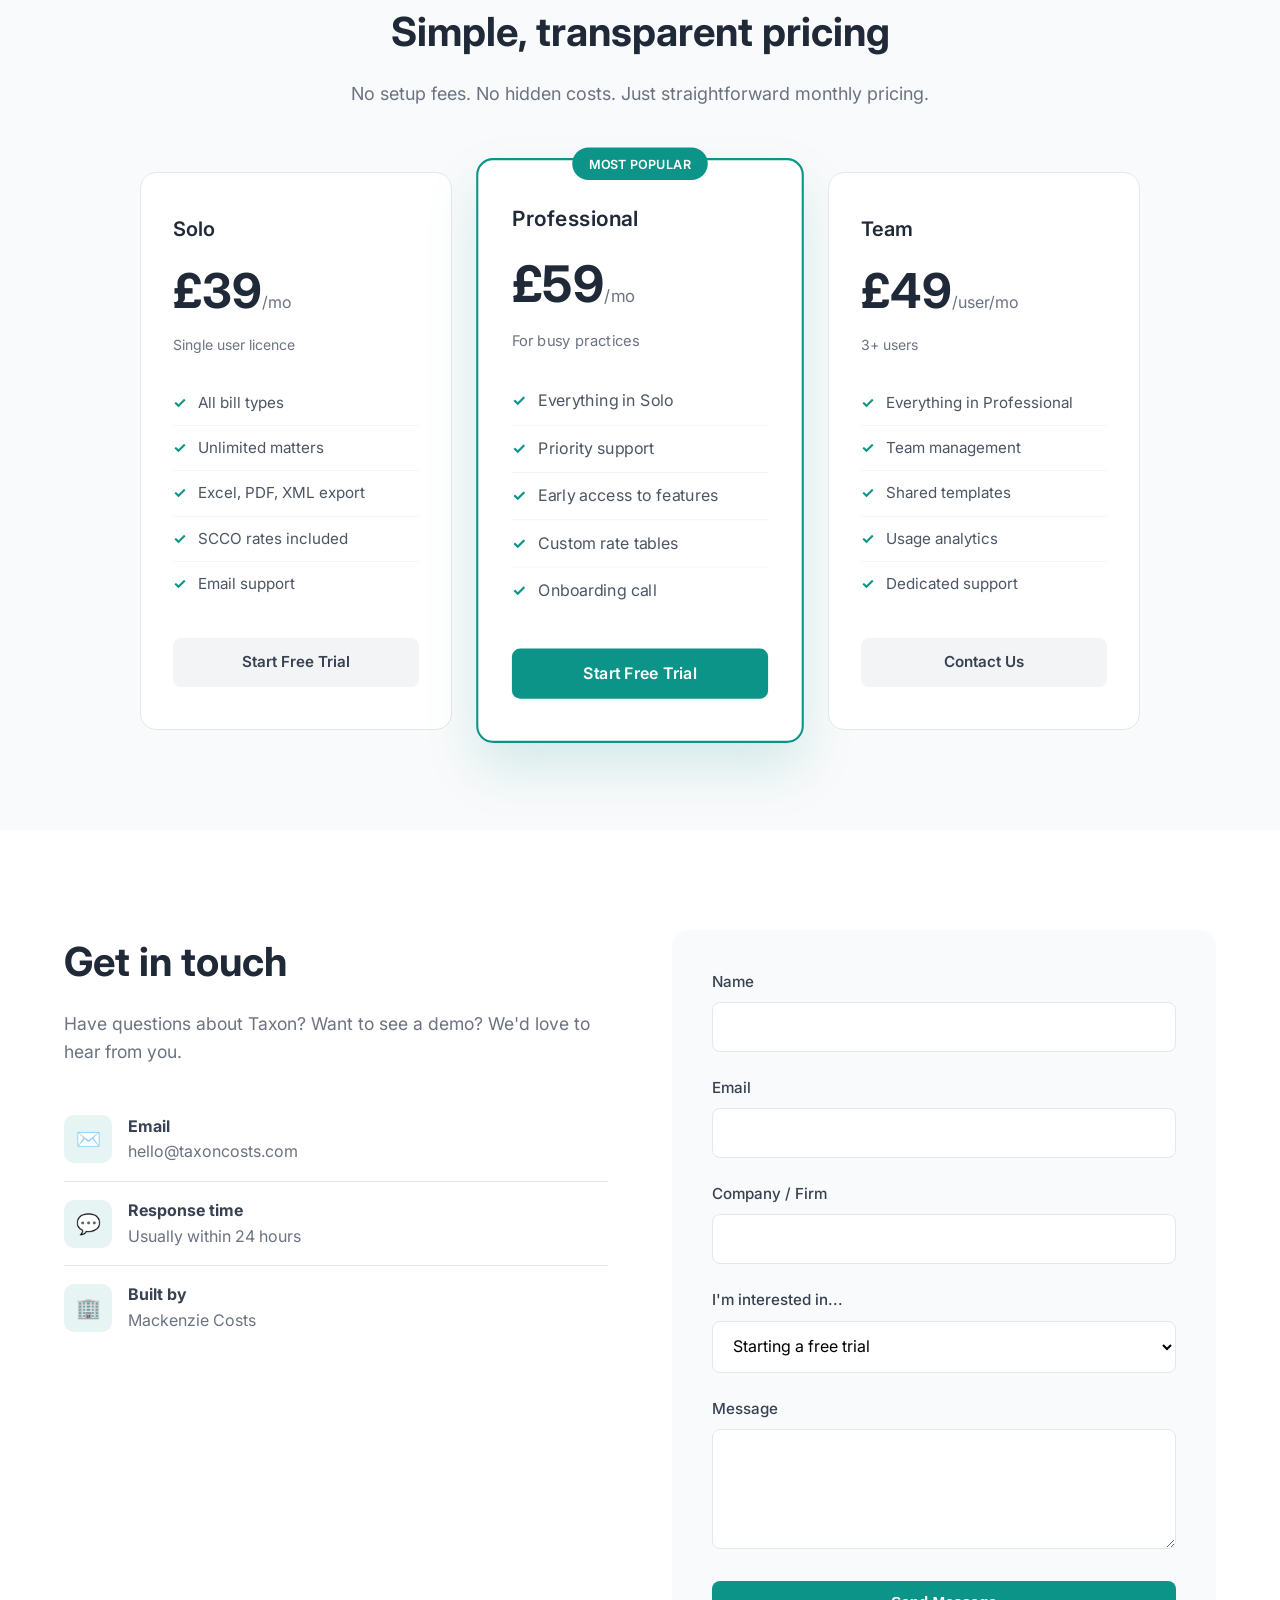
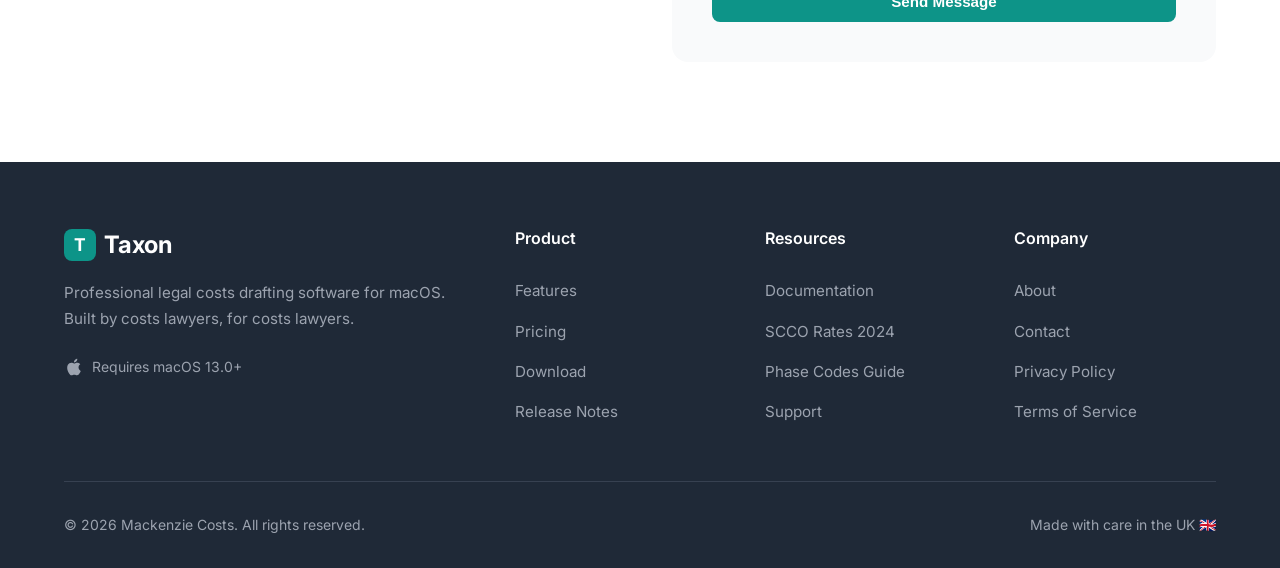
==== commit 0c8d39ad: "Change 'Assessments' to 'Cost Schedules'" ====
--- a/index-full.html
+++ b/index-full.html
@@ -755,7 +755,7 @@
                         Built for macOS
                     </div>
                     <h1>Legal costs drafting, <span>simplified</span></h1>
-                    <p>Professional costs drafting software designed exclusively for Mac. Create Bills of Costs, Budgets, and Assessments with precision and ease.</p>
+                    <p>Professional costs drafting software designed exclusively for Mac. Create Bills of Costs, Budgets, and Cost Schedules with precision and ease.</p>
                     <div class="hero-buttons">
                         <a href="#" class="btn btn-primary">Start Free Trial</a>
                         <a href="#features" class="btn btn-secondary">See Features</a>
@@ -964,7 +964,7 @@
                         </li>
                     </ul>
                 </div>
-                <form class="contact-form" action="https://formspree.io/f/YOUR_FORM_ID" method="POST">
+                <form class="contact-form" action="https://formspree.io/f/mlgjkoaz" method="POST">
                     <div class="form-group">
                         <label for="name">Name</label>
                         <input type="text" id="name" name="name" required>
